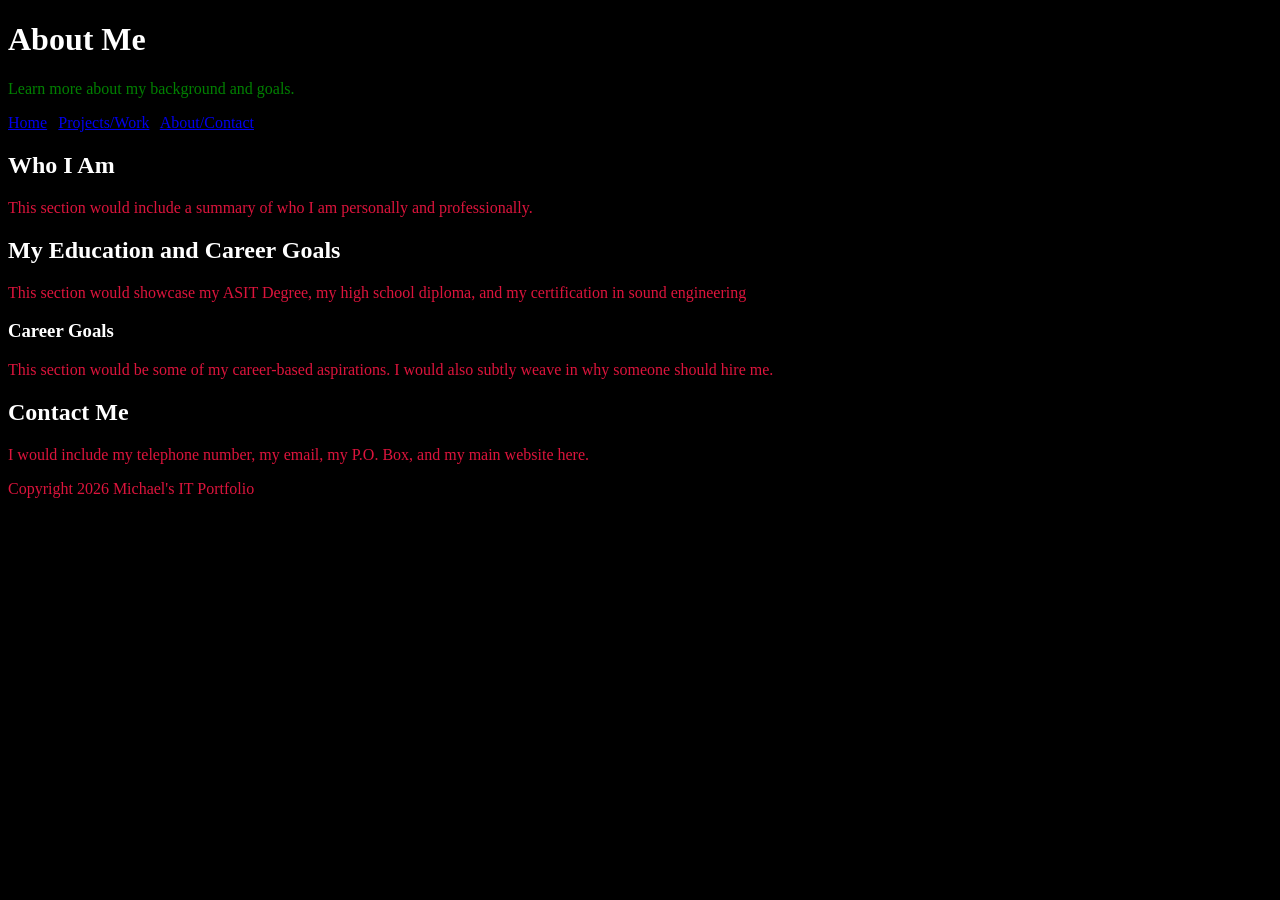
==== about.html @ 6d075acf "Add files via upload" ====
<!DOCTYPE html>
<html lang="en">
<head>
    <meta charset="UTF-8">
    <title>About/Contact | Michael's IT Portfolio</title>
    <link rel="stylesheet" href="styles.css">
</head>
<body>
    <header>
        <h1>About Me</h1>
        <p id="banner-description3">Learn more about my background and goals.</p>
    </header>

    <nav>
        <a href="index.html">Home</a> |
        <a href="projects.html">Projects/Work</a> |
        <a href="about.html">About/Contact</a>
    </nav>
    <main>
        <div class="white-text">
        <section>
            <h2>Who I Am</h2>
            <p> This section would include a summary of who I am personally and professionally.
            </p>
        </section>

        <section>
            <h2>My Education and Career Goals</h2>            <p>This section would showcase my ASIT Degree, my high school diploma, and my certification in sound engineering</p>

            <h3>Career Goals</h3>
            <p> This section would be some of my career-based aspirations. I would also subtly weave in why someone should hire me. 
            </p>
        </section>

        <section>
            <h2>Contact Me</h2>
            <p> I would include my telephone number, my email, my P.O. Box, and my main website here.
            </p>
        </section>
        </div>
    </main>
    <footer>
        <p>Copyright 2026 Michael's IT Portfolio</p>
    </footer>
</body>
</html>
---- styles.css ----
p {
    color:crimson;
}

body {
    background-color: rgb(0, 0, 0);
}

h1
{color: white;}

.white-text {
    color: white;
}

#banner-description1 { color:green; }
#banner-description2 { color:green; }
#banner-description3 { color:green; }

.container {
    width: 300px;
    height: 200px;

    padding: 20px;

    border: 5px solid black;

    margin: 30px;
}
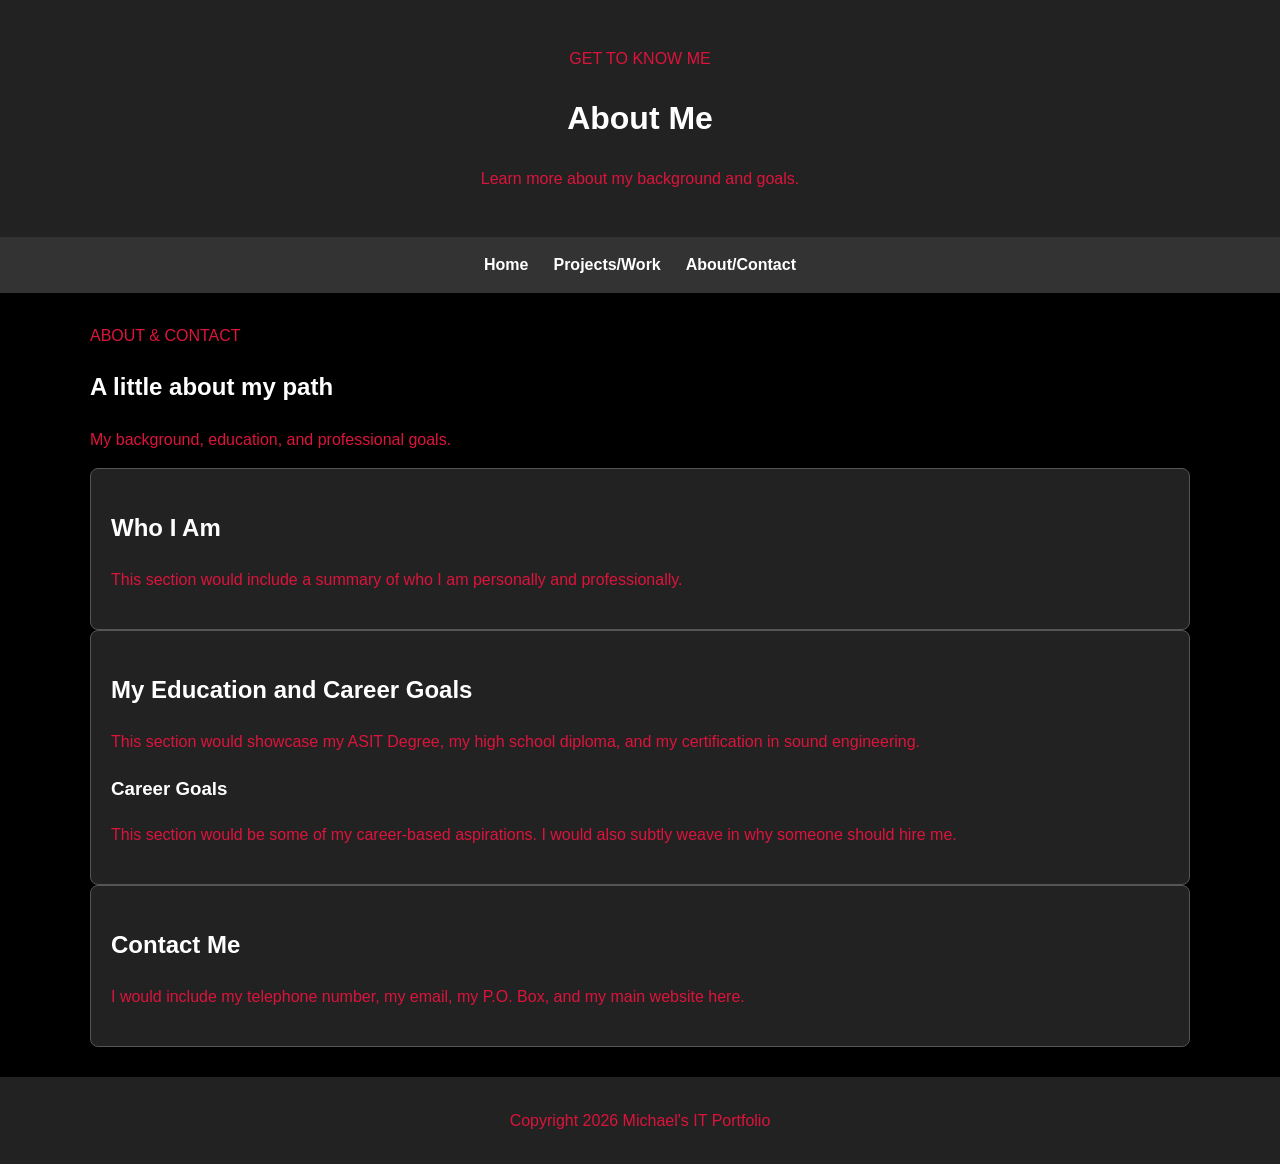
==== commit eb84bfe4: "Build responsive portfolio styling and page layouts" ====
--- a/about.html
+++ b/about.html
@@ -1,47 +1,53 @@
-
-<!DOCTYPE html>
-<html lang="en">
-<head>
-    <meta charset="UTF-8">
-    <title>About/Contact | Michael's IT Portfolio</title>
-    <link rel="stylesheet" href="styles.css">
-</head>
-<body>
-    <header>
-        <h1>About Me</h1>
-        <p id="banner-description3">Learn more about my background and goals.</p>
-    </header>
-
-    <nav>
-        <a href="index.html">Home</a> |
-        <a href="projects.html">Projects/Work</a> |
-        <a href="about.html">About/Contact</a>
-    </nav>
-    <main>
-        <div class="white-text">
-        <section>
-            <h2>Who I Am</h2>
-            <p> This section would include a summary of who I am personally and professionally.
-            </p>
-        </section>
-
-        <section>
-            <h2>My Education and Career Goals</h2>            <p>This section would showcase my ASIT Degree, my high school diploma, and my certification in sound engineering</p>
-
-            <h3>Career Goals</h3>
-            <p> This section would be some of my career-based aspirations. I would also subtly weave in why someone should hire me. 
-            </p>
-        </section>
-
-        <section>
-            <h2>Contact Me</h2>
-            <p> I would include my telephone number, my email, my P.O. Box, and my main website here.
-            </p>
-        </section>
-        </div>
-    </main>
-    <footer>
-        <p>Copyright 2026 Michael's IT Portfolio</p>
-    </footer>
-</body>
-</html>
+<!DOCTYPE html>
+<html lang="en">
+<head>
+    <meta charset="UTF-8">
+    <meta name="viewport" content="width=device-width, initial-scale=1.0">
+    <meta name="description" content="Learn about Michael's background, education, career goals, and contact information.">
+    <title>About/Contact | Michael's IT Portfolio</title>
+    <link rel="preconnect" href="https://fonts.googleapis.com">
+    <link rel="preconnect" href="https://fonts.gstatic.com" crossorigin>
+    <link href="https://fonts.googleapis.com/css2?family=Poppins:wght@400;500;600;700&family=Roboto:wght@400;500&display=swap" rel="stylesheet">
+    <link rel="stylesheet" href="styles.css">
+</head>
+<body>
+    <header class="site-header">
+        <div class="header-inner">
+            <p class="eyebrow">GET TO KNOW ME</p>
+            <h1>About Me</h1>
+            <p id="banner-description3" class="banner-description">Learn more about my background and goals.</p>
+        </div>
+    </header>
+    <nav class="site-nav" aria-label="Main navigation">
+        <a href="index.html">Home</a>
+        <a href="projects.html">Projects/Work</a>
+        <a href="about.html" aria-current="page">About/Contact</a>
+    </nav>
+    <main class="page-content">
+        <div class="page-intro">
+            <p class="eyebrow">ABOUT &amp; CONTACT</p>
+            <h2>A little about my path</h2>
+            <p>My background, education, and professional goals.</p>
+        </div>
+        <div class="content-grid content-grid--three">
+            <section class="content-card">
+                <h2>Who I Am</h2>
+                <p>This section would include a summary of who I am personally and professionally.</p>
+            </section>
+            <section class="content-card">
+                <h2>My Education and Career Goals</h2>
+                <p>This section would showcase my ASIT Degree, my high school diploma, and my certification in sound engineering.</p>
+                <h3>Career Goals</h3>
+                <p>This section would be some of my career-based aspirations. I would also subtly weave in why someone should hire me.</p>
+            </section>
+            <section class="content-card">
+                <h2>Contact Me</h2>
+                <p>I would include my telephone number, my email, my P.O. Box, and my main website here.</p>
+            </section>
+        </div>
+    </main>
+    <footer class="site-footer">
+        <p>Copyright 2026 Michael's IT Portfolio</p>
+    </footer>
+</body>
+</html>
--- a/styles.css
+++ b/styles.css
@@ -1,29 +1,120 @@
-p {
-    color:crimson;
+
+/* General page settings */
+* {
+    box-sizing: border-box;
 }
 
 body {
-    background-color: rgb(0, 0, 0);
+    margin: 0;
+    padding: 0;
+    font-family: Arial, sans-serif;
+    background-color: black;
+    color: white;
+    line-height: 1.6;
 }
 
-h1
-{color: white;}
+/* Header */
+header {
+    background-color: #222;
+    color: white;
+    text-align: center;
+    padding: 30px 20px;
+}
 
-.white-text {
+h1 {
     color: white;
 }
 
-#banner-description1 { color:green; }
-#banner-description2 { color:green; }
-#banner-description3 { color:green; }
+/* Navigation using Flexbox */
+nav {
+    display: flex;
+    justify-content: center;
+    align-items: center;
+    flex-wrap: wrap;
+    gap: 25px;
+    padding: 15px;
+    background-color: #333;
+}
 
-.container {
-    width: 300px;
-    height: 200px;
+nav a {
+    color: white;
+    text-decoration: none;
+    font-weight: bold;
+}
 
+nav a:hover {
+    color: crimson;
+}
+
+/* Main content */
+main {
+    width: min(1100px, calc(100% - 32px));
+    margin: 30px auto;
+}
+
+.white-text {
+    display: grid;
+    grid-template-columns: repeat(2, minmax(0, 1fr));
+    gap: 20px;
+}
+
+section {
+    background-color: #222;
+    border: 1px solid #555;
+    border-radius: 8px;
     padding: 20px;
+    min-width: 0;
+}
 
-    border: 5px solid black;
+p {
+    color: crimson;
+    overflow-wrap: anywhere;
+}
 
-    margin: 30px;
-}+h2, h3 {
+    color: white;
+}
+
+/* Footer */
+footer {
+    background-color: #222;
+    color: white;
+    text-align: center;
+    padding: 15px;
+}
+
+/* Tablet layout */
+@media screen and (max-width: 768px) {
+    .white-text {
+        grid-template-columns: repeat(2, minmax(0, 1fr));
+    }
+
+    nav {
+        gap: 15px;
+    }
+}
+
+/* Mobile layout */
+@media screen and (max-width: 600px) {
+    .white-text {
+        grid-template-columns: 1fr;
+    }
+
+    header {
+        padding: 20px 10px;
+    }
+
+    nav {
+        flex-direction: column;
+        gap: 10px;
+    }
+
+    main {
+        width: calc(100% - 24px);
+        margin: 15px auto;
+    }
+
+    section {
+        padding: 15px;
+    }
+}
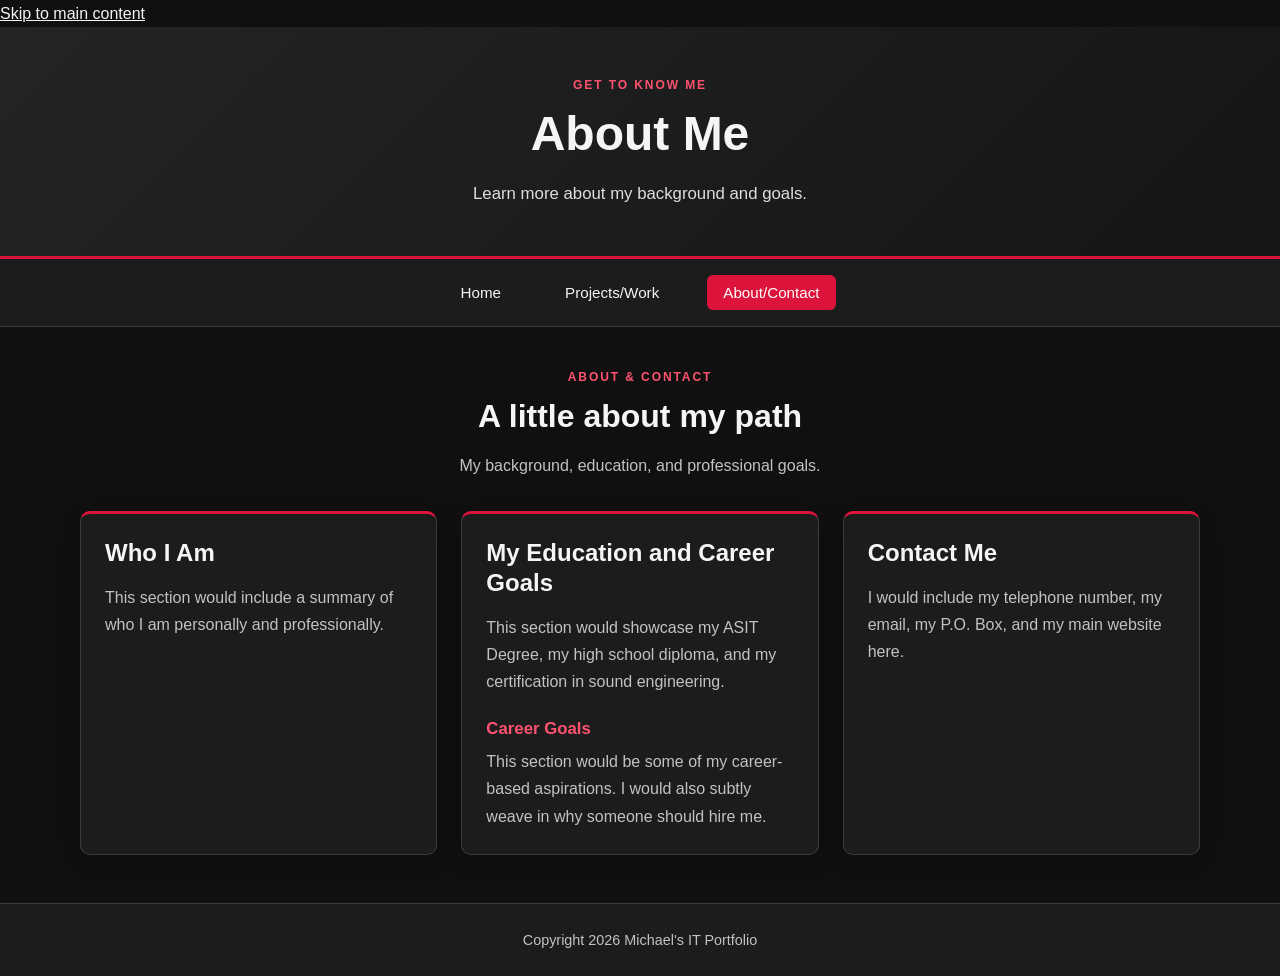
==== commit bdc196af: "Improve keyboard and assistive technology accessibility" ====
--- a/about.html
+++ b/about.html
@@ -11,6 +11,7 @@
     <link rel="stylesheet" href="styles.css">
 </head>
 <body>
+    <a class="skip-link" href="#main-content">Skip to main content</a>
     <header class="site-header">
         <div class="header-inner">
             <p class="eyebrow">GET TO KNOW ME</p>
@@ -23,25 +24,25 @@
         <a href="projects.html">Projects/Work</a>
         <a href="about.html" aria-current="page">About/Contact</a>
     </nav>
-    <main class="page-content">
+    <main id="main-content" class="page-content">
         <div class="page-intro">
             <p class="eyebrow">ABOUT &amp; CONTACT</p>
             <h2>A little about my path</h2>
             <p>My background, education, and professional goals.</p>
         </div>
         <div class="content-grid content-grid--three">
-            <section class="content-card">
-                <h2>Who I Am</h2>
+            <section class="content-card" aria-labelledby="section-1">
+                <h2 id="section-1">Who I Am</h2>
                 <p>This section would include a summary of who I am personally and professionally.</p>
             </section>
-            <section class="content-card">
-                <h2>My Education and Career Goals</h2>
+            <section class="content-card" aria-labelledby="section-2">
+                <h2 id="section-2">My Education and Career Goals</h2>
                 <p>This section would showcase my ASIT Degree, my high school diploma, and my certification in sound engineering.</p>
                 <h3>Career Goals</h3>
                 <p>This section would be some of my career-based aspirations. I would also subtly weave in why someone should hire me.</p>
             </section>
-            <section class="content-card">
-                <h2>Contact Me</h2>
+            <section class="content-card" aria-labelledby="section-3">
+                <h2 id="section-3">Contact Me</h2>
                 <p>I would include my telephone number, my email, my P.O. Box, and my main website here.</p>
             </section>
         </div>
--- a/styles.css
+++ b/styles.css
@@ -1,120 +1,254 @@
-
-/* General page settings */
-* {
-    box-sizing: border-box;
-}
-
-body {
-    margin: 0;
-    padding: 0;
-    font-family: Arial, sans-serif;
-    background-color: black;
-    color: white;
-    line-height: 1.6;
-}
-
-/* Header */
-header {
-    background-color: #222;
-    color: white;
-    text-align: center;
-    padding: 30px 20px;
-}
-
-h1 {
-    color: white;
-}
-
-/* Navigation using Flexbox */
-nav {
-    display: flex;
-    justify-content: center;
-    align-items: center;
-    flex-wrap: wrap;
-    gap: 25px;
-    padding: 15px;
-    background-color: #333;
-}
-
-nav a {
-    color: white;
-    text-decoration: none;
-    font-weight: bold;
-}
-
-nav a:hover {
-    color: crimson;
-}
-
-/* Main content */
-main {
-    width: min(1100px, calc(100% - 32px));
-    margin: 30px auto;
-}
-
-.white-text {
-    display: grid;
-    grid-template-columns: repeat(2, minmax(0, 1fr));
-    gap: 20px;
-}
-
-section {
-    background-color: #222;
-    border: 1px solid #555;
-    border-radius: 8px;
-    padding: 20px;
-    min-width: 0;
-}
-
-p {
-    color: crimson;
-    overflow-wrap: anywhere;
-}
-
-h2, h3 {
-    color: white;
-}
-
-/* Footer */
-footer {
-    background-color: #222;
-    color: white;
-    text-align: center;
-    padding: 15px;
-}
-
-/* Tablet layout */
-@media screen and (max-width: 768px) {
-    .white-text {
-        grid-template-columns: repeat(2, minmax(0, 1fr));
-    }
-
-    nav {
-        gap: 15px;
-    }
-}
-
-/* Mobile layout */
-@media screen and (max-width: 600px) {
-    .white-text {
-        grid-template-columns: 1fr;
-    }
-
-    header {
-        padding: 20px 10px;
-    }
-
-    nav {
-        flex-direction: column;
-        gap: 10px;
-    }
-
-    main {
-        width: calc(100% - 24px);
-        margin: 15px auto;
-    }
-
-    section {
-        padding: 15px;
-    }
-}
+/* Michael's IT Portfolio
+   Palette: charcoal, near-black, white, and crimson.
+   Spacing scale: multiples of 8px.
+*/
+
+:root {
+    color-scheme: dark;
+    --color-background: #101010;
+    --color-surface: #1c1c1c;
+    --color-surface-raised: #262626;
+    --color-text: #f5f5f5;
+    --color-muted: #c2c2c2;
+    --color-accent: #dc143c;
+    --color-border: #3b3b3b;
+    --space-1: 8px;
+    --space-2: 16px;
+    --space-3: 24px;
+    --space-4: 32px;
+    --space-5: 40px;
+    --space-6: 48px;
+    --content-width: 1120px;
+}
+
+* {
+    box-sizing: border-box;
+}
+
+html {
+    min-width: 320px;
+    scroll-behavior: smooth;
+}
+
+body {
+    min-width: 320px;
+    margin: 0;
+    background: var(--color-background);
+    color: var(--color-text);
+    font-family: "Roboto", sans-serif;
+    font-size: 16px;
+    line-height: 1.7;
+}
+
+h1, h2, h3, nav {
+    font-family: "Poppins", sans-serif;
+    line-height: 1.25;
+}
+
+h1, h2, h3, p {
+    margin-top: 0;
+}
+
+h1 {
+    margin-bottom: var(--space-2);
+    font-size: clamp(2rem, 5vw, 3rem);
+    font-weight: 700;
+}
+
+h2 {
+    margin-bottom: var(--space-2);
+    font-size: 1.5rem;
+}
+
+h3 {
+    margin: var(--space-3) 0 var(--space-1);
+    color: #ff526f;
+    font-size: 1.05rem;
+}
+
+p {
+    color: var(--color-muted);
+}
+
+a {
+    color: inherit;
+}
+
+/* Header */
+.site-header {
+    padding: var(--space-6) var(--space-3);
+    background: linear-gradient(135deg, #242424, #151515);
+    border-bottom: 3px solid var(--color-accent);
+    text-align: center;
+}
+
+.header-inner {
+    width: min(100%, var(--content-width));
+    margin: 0 auto;
+}
+
+.eyebrow {
+    margin-bottom: var(--space-1);
+    color: #ff526f;
+    font-family: "Poppins", sans-serif;
+    font-size: 0.75rem;
+    font-weight: 700;
+    letter-spacing: 0.16em;
+}
+
+.banner-description {
+    max-width: 640px;
+    margin: 0 auto;
+    font-size: 1.05rem;
+}
+
+/* These ID selectors style the page-specific banner descriptions. */
+#banner-description1,
+#banner-description2,
+#banner-description3 {
+    color: #dedede;
+}
+
+/* Navigation */
+.site-nav {
+    display: flex;
+    flex-wrap: wrap;
+    justify-content: center;
+    align-items: center;
+    gap: var(--space-2) var(--space-4);
+    padding: var(--space-2);
+    background: var(--color-surface);
+    border-bottom: 1px solid var(--color-border);
+}
+
+.site-nav a {
+    padding: var(--space-1) var(--space-2);
+    border-radius: 6px;
+    color: var(--color-text);
+    font-size: 0.95rem;
+    font-weight: 500;
+    text-decoration: none;
+    transition: background-color 160ms ease, color 160ms ease;
+}
+
+.site-nav a:hover,
+.site-nav a:focus-visible,
+.site-nav a[aria-current="page"] {
+    background: var(--color-accent);
+    color: #ffffff;
+    outline: none;
+}
+
+/* Main content and responsive card grid */
+.page-content {
+    width: min(calc(100% - 48px), var(--content-width));
+    margin: 0 auto;
+    padding: var(--space-5) 0 var(--space-6);
+}
+
+.page-intro {
+    margin-bottom: var(--space-4);
+    text-align: center;
+}
+
+.page-intro h2 {
+    font-size: clamp(1.5rem, 3vw, 2rem);
+}
+
+.content-grid {
+    display: grid;
+    grid-template-columns: repeat(2, minmax(0, 1fr));
+    gap: var(--space-3);
+    align-items: stretch;
+}
+
+.content-grid--three {
+    grid-template-columns: repeat(3, minmax(0, 1fr));
+}
+
+.content-card {
+    min-width: 0;
+    padding: var(--space-3);
+    overflow-wrap: anywhere;
+    background: var(--color-surface);
+    border: 1px solid var(--color-border);
+    border-top: 3px solid var(--color-accent);
+    border-radius: 10px;
+    box-shadow: 0 8px 24px rgb(0 0 0 / 18%);
+}
+
+.content-card p:last-child {
+    margin-bottom: 0;
+}
+
+/* Footer */
+.site-footer {
+    padding: var(--space-3) var(--space-2);
+    background: var(--color-surface);
+    border-top: 1px solid var(--color-border);
+    text-align: center;
+}
+
+.site-footer p {
+    margin: 0;
+    font-size: 0.9rem;
+}
+
+/* Tablet: tighten spacing while retaining a multi-column layout. */
+@media screen and (max-width: 768px) {
+    .page-content {
+        width: min(calc(100% - 32px), var(--content-width));
+        padding: var(--space-4) 0;
+    }
+
+    .content-grid,
+    .content-grid--three {
+        grid-template-columns: repeat(2, minmax(0, 1fr));
+        gap: var(--space-2);
+    }
+
+    .content-card {
+        padding: var(--space-2);
+    }
+
+    .site-nav {
+        column-gap: var(--space-2);
+    }
+}
+
+/* Mobile: stack content and navigation for narrow screens. */
+@media screen and (max-width: 600px) {
+    .site-header {
+        padding: var(--space-4) var(--space-2);
+    }
+
+    .site-nav {
+        flex-direction: column;
+        gap: var(--space-1);
+        padding: var(--space-2);
+    }
+
+    .site-nav a {
+        width: 100%;
+        text-align: center;
+    }
+
+    .page-content {
+        width: calc(100% - 32px);
+        padding: var(--space-3) 0 var(--space-4);
+    }
+
+    .page-intro {
+        margin-bottom: var(--space-3);
+        text-align: left;
+    }
+
+    .content-grid,
+    .content-grid--three {
+        grid-template-columns: minmax(0, 1fr);
+    }
+
+    .content-card {
+        padding: var(--space-2);
+    }
+}
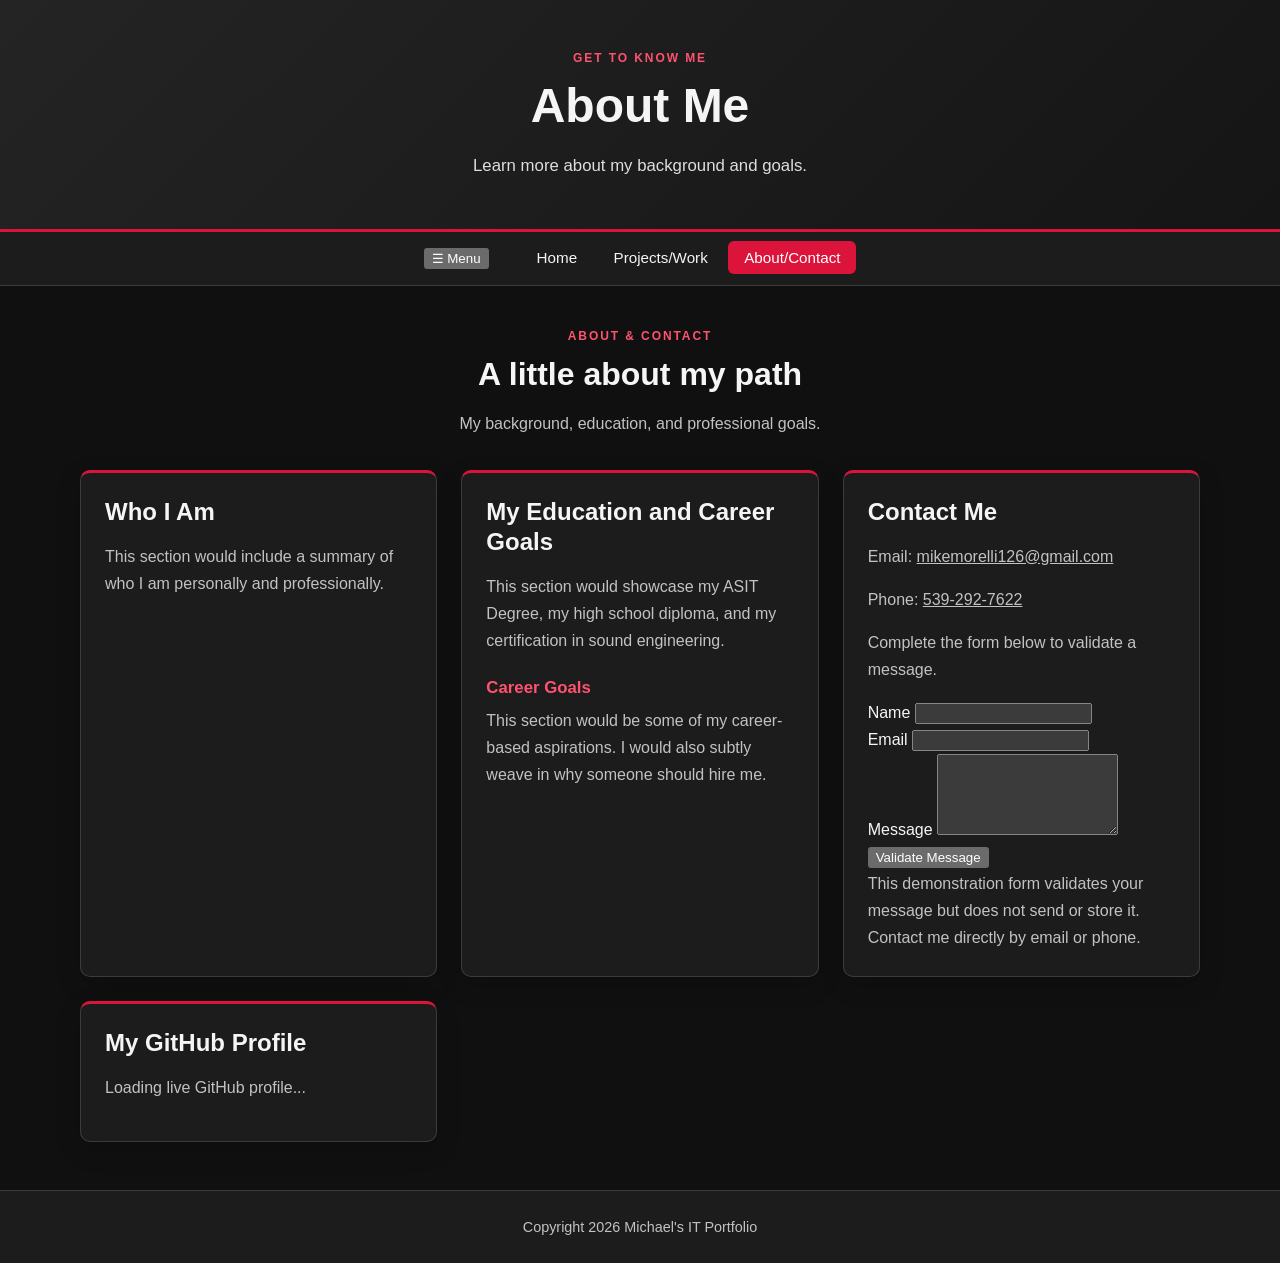
==== commit 22681ed9: "Add validated contact form and GitHub profile card" ====
--- a/about.html
+++ b/about.html
@@ -9,6 +9,7 @@
     <link rel="preconnect" href="https://fonts.gstatic.com" crossorigin>
     <link href="https://fonts.googleapis.com/css2?family=Poppins:wght@400;500;600;700&family=Roboto:wght@400;500&display=swap" rel="stylesheet">
     <link rel="stylesheet" href="styles.css">
+    <script src="script.js" defer></script>
 </head>
 <body>
     <a class="skip-link" href="#main-content">Skip to main content</a>
@@ -20,9 +21,14 @@
         </div>
     </header>
     <nav class="site-nav" aria-label="Main navigation">
-        <a href="index.html">Home</a>
-        <a href="projects.html">Projects/Work</a>
-        <a href="about.html" aria-current="page">About/Contact</a>
+        <button class="nav-toggle" type="button" aria-expanded="false" aria-controls="primary-navigation">
+            <span aria-hidden="true">&#9776;</span> <span>Menu</span>
+        </button>
+        <div class="nav-links" id="primary-navigation">
+            <a href="index.html" >Home</a>
+            <a href="projects.html" >Projects/Work</a>
+            <a href="about.html" aria-current="page">About/Contact</a>
+        </div>
     </nav>
     <main id="main-content" class="page-content">
         <div class="page-intro">
@@ -43,7 +49,34 @@
             </section>
             <section class="content-card" aria-labelledby="section-3">
                 <h2 id="section-3">Contact Me</h2>
-                <p>I would include my telephone number, my email, my P.O. Box, and my main website here.</p>
+                <p>Email: <a href="mailto:mikemorelli126@gmail.com">mikemorelli126@gmail.com</a></p>
+                <p>Phone: <a href="tel:+15392927622">539-292-7622</a></p>
+                <p>Complete the form below to validate a message.</p>
+                <form id="contact-form" novalidate>
+                    <div class="form-field">
+                        <label for="name">Name</label>
+                        <input id="name" name="name" type="text" autocomplete="name" required aria-describedby="name-error">
+                        <p class="field-error" id="name-error"></p>
+                    </div>
+                    <div class="form-field">
+                        <label for="email">Email</label>
+                        <input id="email" name="email" type="email" autocomplete="email" required aria-describedby="email-error">
+                        <p class="field-error" id="email-error"></p>
+                    </div>
+                    <div class="form-field">
+                        <label for="message">Message</label>
+                        <textarea id="message" name="message" rows="5" required aria-describedby="message-error"></textarea>
+                        <p class="field-error" id="message-error"></p>
+                    </div>
+                    <button class="form-submit" type="submit">Validate Message</button>
+                    <p class="form-status" id="form-status" role="status" aria-live="polite"></p>
+                </form>
+                <p class="form-note">This demonstration form validates your message but does not send or store it. Contact me directly by email or phone.</p>
+            </section>
+            <section class="content-card" id="github-profile" aria-labelledby="github-heading">
+                <h2 id="github-heading">My GitHub Profile</h2>
+                <p id="github-status" role="status" aria-live="polite">Loading live GitHub profile...</p>
+                <div id="github-details"></div>
             </section>
         </div>
     </main>
--- a/styles.css
+++ b/styles.css
@@ -136,7 +136,6 @@
 .site-nav a[aria-current="page"] {
     background: var(--color-accent);
     color: #ffffff;
-    outline: none;
 }
 
 /* Main content and responsive card grid */
@@ -252,3 +251,45 @@
         padding: var(--space-2);
     }
 }
+
+
+/* Accessibility improvements */
+.skip-link {
+    position: absolute;
+    top: 8px;
+    left: 8px;
+    z-index: 1000;
+    padding: 12px 16px;
+    transform: translateY(-160%);
+    background: #ffffff;
+    color: #101010;
+    border: 3px solid var(--color-accent);
+    border-radius: 6px;
+    font-weight: 700;
+}
+
+.skip-link:focus {
+    transform: translateY(0);
+    outline: 3px solid #ffffff;
+    outline-offset: 3px;
+}
+
+:focus-visible {
+    outline: 3px solid #ffffff;
+    outline-offset: 3px;
+}
+
+@media (prefers-reduced-motion: reduce) {
+    html {
+        scroll-behavior: auto;
+    }
+
+    *,
+    *::before,
+    *::after {
+        scroll-behavior: auto !important;
+        transition-duration: 0.01ms !important;
+        animation-duration: 0.01ms !important;
+        animation-iteration-count: 1 !important;
+    }
+}
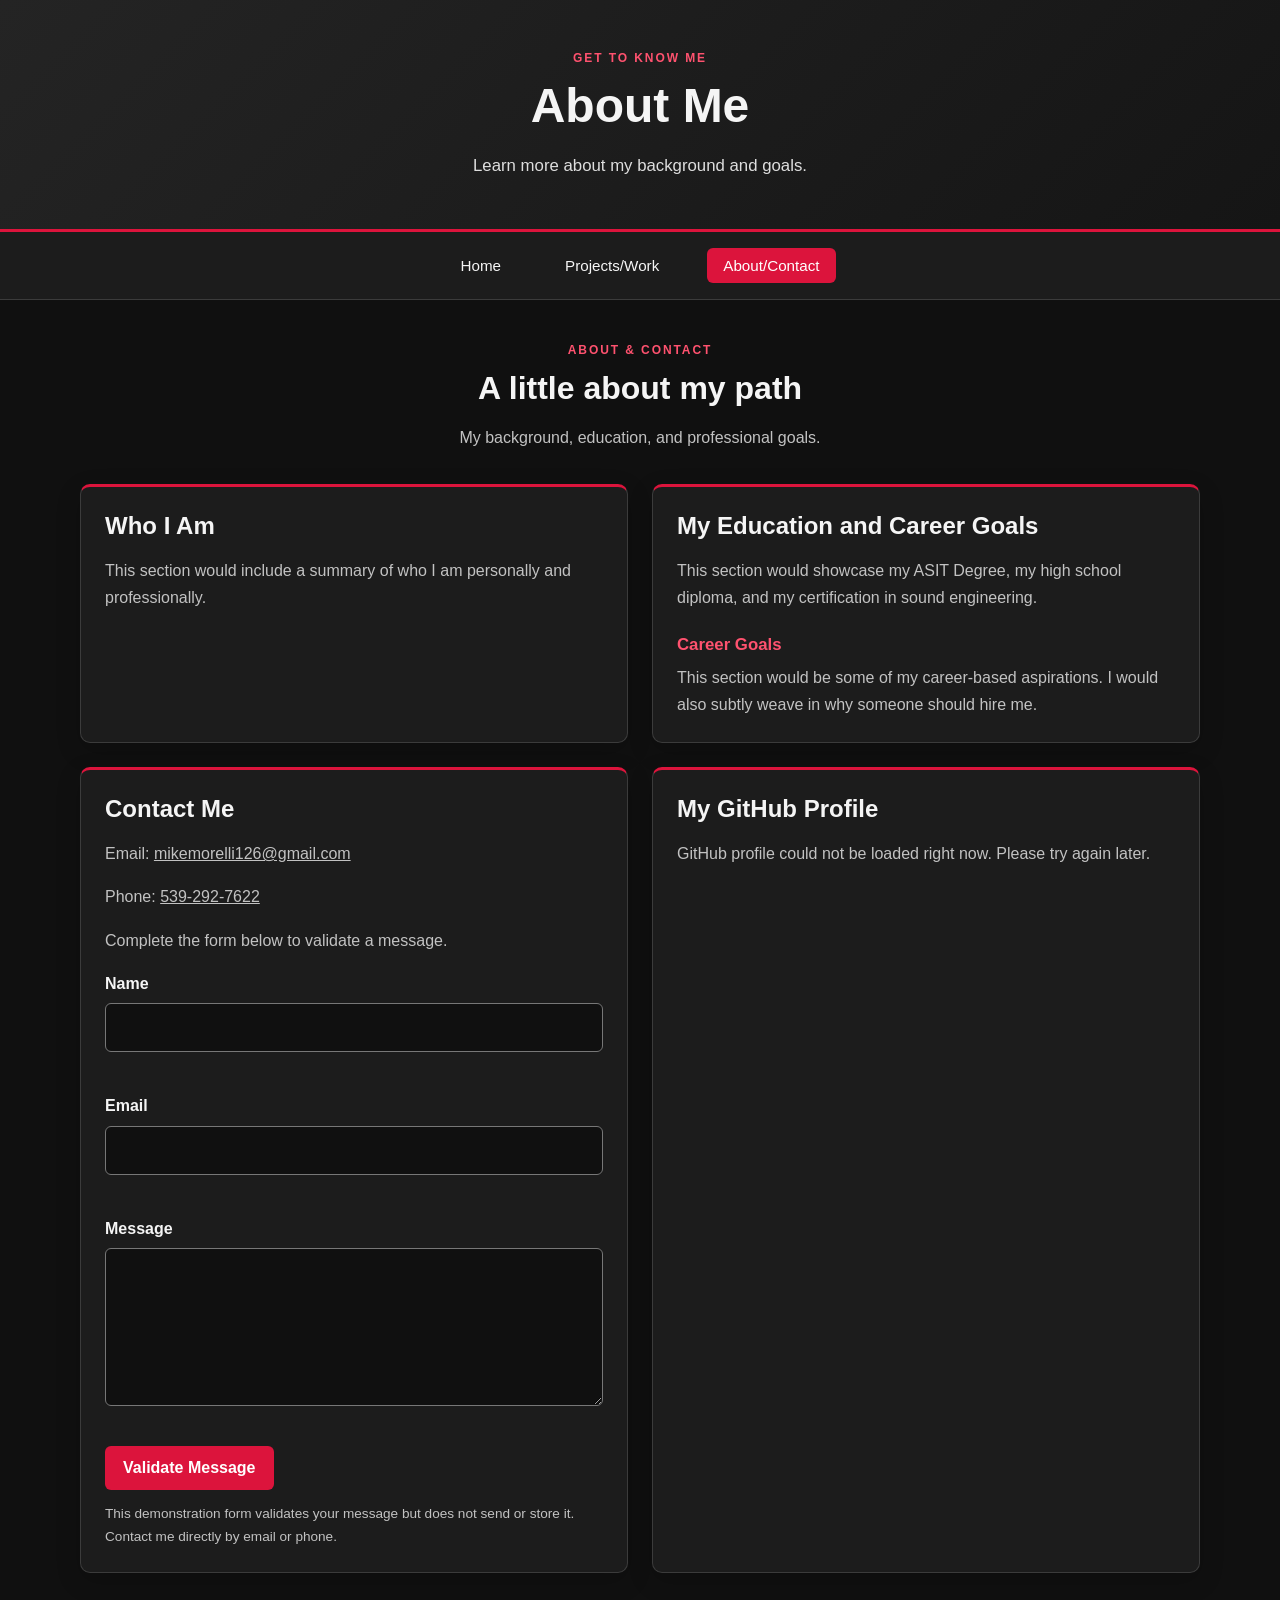
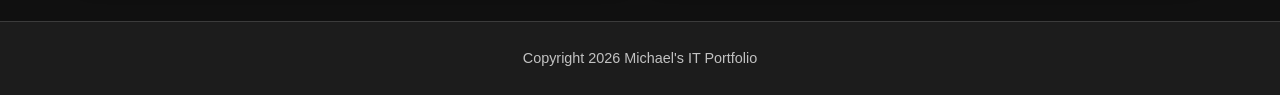
==== commit b75f5a6d: "Polish contact form accessibility and layout" ====
--- a/about.html
+++ b/about.html
@@ -36,7 +36,7 @@
             <h2>A little about my path</h2>
             <p>My background, education, and professional goals.</p>
         </div>
-        <div class="content-grid content-grid--three">
+        <div class="content-grid">
             <section class="content-card" aria-labelledby="section-1">
                 <h2 id="section-1">Who I Am</h2>
                 <p>This section would include a summary of who I am personally and professionally.</p>
@@ -56,17 +56,17 @@
                     <div class="form-field">
                         <label for="name">Name</label>
                         <input id="name" name="name" type="text" autocomplete="name" required aria-describedby="name-error">
-                        <p class="field-error" id="name-error"></p>
+                        <p class="field-error" id="name-error" aria-live="polite"></p>
                     </div>
                     <div class="form-field">
                         <label for="email">Email</label>
                         <input id="email" name="email" type="email" autocomplete="email" required aria-describedby="email-error">
-                        <p class="field-error" id="email-error"></p>
+                        <p class="field-error" id="email-error" aria-live="polite"></p>
                     </div>
                     <div class="form-field">
                         <label for="message">Message</label>
                         <textarea id="message" name="message" rows="5" required aria-describedby="message-error"></textarea>
-                        <p class="field-error" id="message-error"></p>
+                        <p class="field-error" id="message-error" aria-live="polite"></p>
                     </div>
                     <button class="form-submit" type="submit">Validate Message</button>
                     <p class="form-status" id="form-status" role="status" aria-live="polite"></p>
--- a/styles.css
+++ b/styles.css
@@ -293,3 +293,78 @@
         animation-iteration-count: 1 !important;
     }
 }
+
+
+/* Milestone 3: accessible navigation, form controls, and API profile card */
+.nav-toggle {
+    display: none;
+    border: 1px solid var(--color-border);
+    border-radius: 6px;
+    padding: 10px 16px;
+    background: var(--color-surface-raised);
+    color: var(--color-text);
+    font: 600 1rem "Poppins", sans-serif;
+    cursor: pointer;
+}
+.nav-links {
+    display: flex;
+    flex-wrap: wrap;
+    justify-content: center;
+    align-items: center;
+    gap: var(--space-2) var(--space-4);
+}
+.nav-links a {
+    padding: var(--space-1) var(--space-2);
+    border-radius: 6px;
+    color: var(--color-text);
+    font-size: 0.95rem;
+    font-weight: 500;
+    text-decoration: none;
+    transition: background-color 160ms ease, color 160ms ease;
+}
+.nav-links a:hover,
+.nav-links a:focus-visible,
+.nav-links a[aria-current="page"] {
+    background: var(--color-accent);
+    color: #ffffff;
+}
+.form-field { margin: 0 0 16px; }
+.form-field label { display: block; margin-bottom: 6px; color: var(--color-text); font-weight: 600; }
+.form-field input,
+.form-field textarea {
+    display: block;
+    width: 100%;
+    min-height: 44px;
+    padding: 10px 12px;
+    border: 1px solid #777;
+    border-radius: 6px;
+    background: #101010;
+    color: #ffffff;
+    font: inherit;
+}
+.form-field textarea { resize: vertical; }
+.form-field [aria-invalid="true"] { border: 2px solid #ff7188; }
+.field-error { min-height: 1.4em; margin: 4px 0 0; color: #ff8da0; font-size: 0.9rem; }
+.form-submit {
+    min-height: 44px;
+    padding: 10px 18px;
+    border: 0;
+    border-radius: 6px;
+    background: var(--color-accent);
+    color: #fff;
+    font: 600 1rem "Poppins", sans-serif;
+    cursor: pointer;
+}
+.form-submit:hover { background: #b81031; }
+.form-status { margin: 12px 0 0; color: #fff; }
+.form-note { margin-top: 12px; font-size: 0.85rem; }
+#github-details a { color: #ff7188; font-weight: 600; }
+#github-details p { margin-bottom: 10px; }
+
+@media screen and (max-width: 600px) {
+    .site-nav { align-items: stretch; }
+    .nav-toggle { display: inline-flex; align-self: center; align-items: center; gap: 8px; }
+    .nav-links { display: none; flex-direction: column; width: 100%; gap: 6px; }
+    .nav-links.is-open { display: flex; }
+    .nav-links a { width: 100%; text-align: center; }
+}
